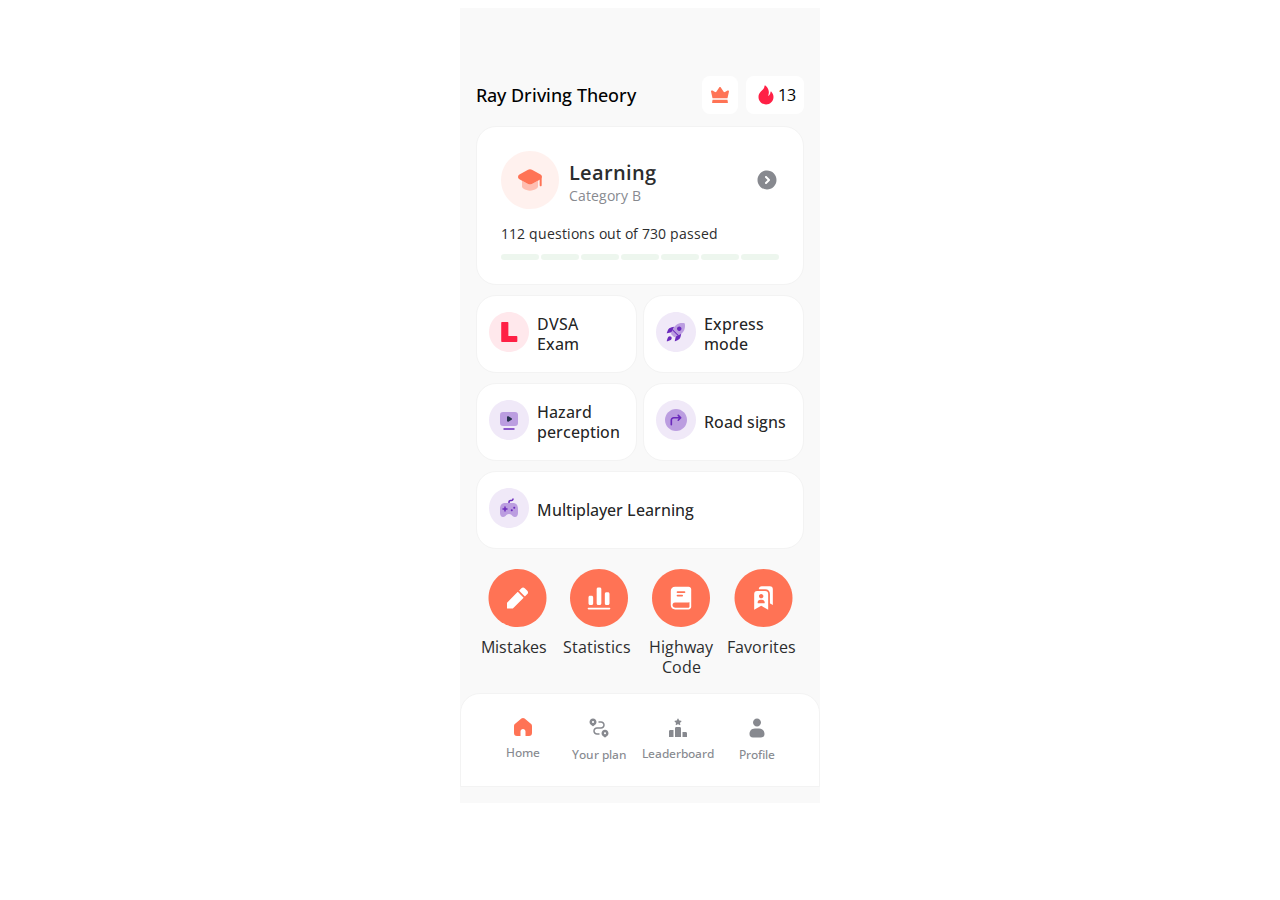
==== index.html @ 01f009ea "first commit" ====
<!DOCTYPE html>
<html>
<head>
	<meta charset="utf-8">
	<meta name="viewport" content="width=device-width, initial-scale=1">
	<title></title>
</head>
<body>

	<div class="main">
		<div class="main-wrapper">
			<div class="app-bar">
				<div class="app-bar-title">Ray Driving Theory</div>
				<div class="app-bar-icons">
					<span>
						<img src="./src/images/crown.svg">
					</span>
					<span>
						<img src="./src/images/fire.svg"> 13
					</span>
				</div>
			</div>	
			<div class="top-bar">
				<div class="top-bar-body">
					<div class="top-bar-body-icon">
						<img src="./src/images/icon-01.svg">
					</div>
					<div class="top-bar-body-text">
						Learning
						<span>Category В</span>
					</div>
					<a href="">
						<img src="./src/images/chevron-circle-right.svg">
					</a>
				</div>
				<div class="top-bar-info">112 questions out of 730 passed</div>
				<div class="top-bar-statusbar">
					<div>&nbsp;</div>
					<div>&nbsp;</div>
					<div>&nbsp;</div>
					<div>&nbsp;</div>
					<div>&nbsp;</div>
					<div>&nbsp;</div>
					<div>&nbsp;</div>
				</div>
			</div>

			<div class="wrapper-cards">
				<div class="card">
					<div class="card-icon">
						<img src="./src/images/icon-02.svg">
					</div>
					<div class="card-name">DVSA Exam</div>
				</div>
				<div class="card">
					<div class="card-icon">
						<img src="./src/images/icon-03.svg">
					</div>
					<div class="card-name">Express mode</div>
				</div>
				<div class="card">
					<div class="card-icon">
						<img src="./src/images/icon-04.svg">
					</div>
					<div class="card-name">Hazard perception</div>
				</div>
				<div class="card">
					<div class="card-icon">
						<img src="./src/images/icon-05.svg">
					</div>
					<div class="card-name">Road signs</div>
				</div>
				<div class="card">
					<div class="card-icon">
						<img src="./src/images/icon-06.svg">
					</div>
					<div class="card-name">Multiplayer Learning</div>
				</div>
			</div>

			<ul class="icons">
				<li>
					<img src="./src/images/icon-07.svg">
					<span>Mistakes</span>
				</li>
				<li>
					<img src="./src/images/icon-08.svg">
					<span>Statistics</span>
				</li>
				<li>
					<img src="./src/images/icon-09.svg">
					<span>Highway Code</span>
				</li>
				<li>
					<img src="./src/images/icon-10.svg">
					<span>Favorites</span>
				</li>			
			</ul>
		</div>
		<div class="bottom-bar">
			<ul class="nav-menu">
				<li>
					<img src="./src/images/home.svg">
					<span>Home</span>
				</li>
				<li>
					<img src="./src/images/route.svg">
					<span>Your plan</span>
				</li>
				<li>
					<img src="./src/images/ranking.svg">
					<span>Leaderboard</span>
				</li>
				<li>
					<img src="./src/images/user.svg">
					<span>Profile</span>
				</li>												
			</ul>
		</div>
	</div>

	<link rel="stylesheet" type="text/css" href="./src/css/main.css" />

</body>
</html>
---- src/css/main.css ----
@import url('https://fonts.googleapis.com/css2?family=Open+Sans:ital,wght@0,300;0,400;0,500;0,600;0,700;0,800;1,300;1,400;1,500;1,600;1,700;1,800&display=swap');

.main {
	display: flex;
	flex-direction: column;
	width: 360px;
	margin: auto;
	background: rgba(249, 249, 249, 1);
	font-family: Open Sans;
}

.main-wrapper {
	padding: 56px 16px 16px 16px;
}

.app-bar {
	display: flex;
	padding: 12px 0;
	justify-content: space-between;
	align-items: center;
	gap: 60px;
	flex-shrink: 0;
}

.app-bar-title {
	font-size: 18px;
	font-weight: 500;
	line-height: 26px;
	letter-spacing: 0em;
	text-align: left;
}

.app-bar-icons {
	display: flex;
	flex-direction:  row;
}

.app-bar-icons span {
	display: flex;
	padding: 7px 6px;
	justify-content: center;
	align-items: center;
	border-radius: 8px;
	background: rgba(255, 255, 255, 1);
	margin-right: 8px;
}

.app-bar-icons span:last-child {
	padding: 7px 8px;
	margin-right: 0;
}

.top-bar {
	border: 1px solid rgba(243, 243, 243, 1);
	background: rgba(255, 255, 255, 1);
	border-radius: 20px;
	padding: 24px;
}

.top-bar-body {
	display: flex;
    flex-direction: row;
    align-items: center;
    justify-content: space-between;
    margin-bottom: 10px;
}

.top-bar-body-text {
	font-size: 20px;
	font-weight: 600;
	line-height: 26px;
	letter-spacing: 0em;
	text-align: left;
	width: calc(100% - 102px);
	color: rgba(44, 45, 46, 1);
}

.top-bar-body-text span { 
	display: block;
	font-size: 14px;
	font-weight: 400;
	line-height: 20px;
	letter-spacing: 0em;
	text-align: left;
	color: rgba(135, 137, 143, 1);
}

.top-bar-info {
	font-size: 14px;
	font-weight: 400;
	line-height: 20px;
	letter-spacing: 0em;
	text-align: left;
	color: rgba(44, 45, 46, 1);
	margin-bottom: 10px;
}

.top-bar-statusbar {
	display: flex;
	flex-direction: row;
	justify-content: space-between;
}

.top-bar-statusbar div {
	width: calc((100% - 12px) / 7);
	display: block;
	background: rgba(82, 167, 84, .1);
	height: 6px;
	border-radius: 5px;
}

.wrapper-cards {
	display: flex;
    flex-direction: row;
    flex-wrap: wrap;
    justify-content: space-between;
}

.card {
	width: 49%;
	padding: 16px 12px 16px 12px;
	border-radius: 20px;
	display: flex;
	gap: 8px;
	border: 1px solid rgba(243, 243, 243, 1);
	background: rgba(255, 255, 255, 1);
	box-sizing: border-box;
	align-items: center;

	margin-top: 10px;

	font-size: 16px;
	font-weight: 500;
	line-height: 20px;
	letter-spacing: 0em;
	text-align: left;
	color: rgba(0, 0, 0, 0.87);
}

.card:last-child { width: 100%; }

.icons {
	display: flex;
	flex-direction: row;
	margin: 20px 0 0 0;
    padding: 0;
    list-style: none;
    justify-content: space-between;
}

.icons li {
	text-align: center;
    padding: 0 5px;
    box-sizing: content-box;
    width: 25%;
}

.icons li span {
	display: flex;
	margin-top: 5px;
	font-weight: 400;
	line-height: 20px;
	letter-spacing: 0em;
	text-align: center;
	color: rgba(44, 45, 46, 1);
}

.nav-menu {
	display: flex;
	flex-direction: row;
	margin: 0;
    padding: 0;
    list-style: none;
    justify-content: space-between;	
}

.bottom-bar {
	border: 1px solid rgba(243, 243, 243, 1);
	background: rgba(255, 255, 255, 1);
	border-radius: 20px 20px 0 0;
	padding: 24px;
	margin-bottom: 16px;
}

.nav-menu li {
	text-align: center;
    padding: 0 5px;
    box-sizing: content-box;
    width: 25%;
    color: rgba(135, 137, 143, 1);
}

.nav-menu li span {
	display: block;
	margin-top: 5px;

	font-size: 12px;
	font-weight: 500;
	line-height: 14px;
	letter-spacing: 0px;
	text-align: center;
	color: rgba(135, 137, 143, 1);
}
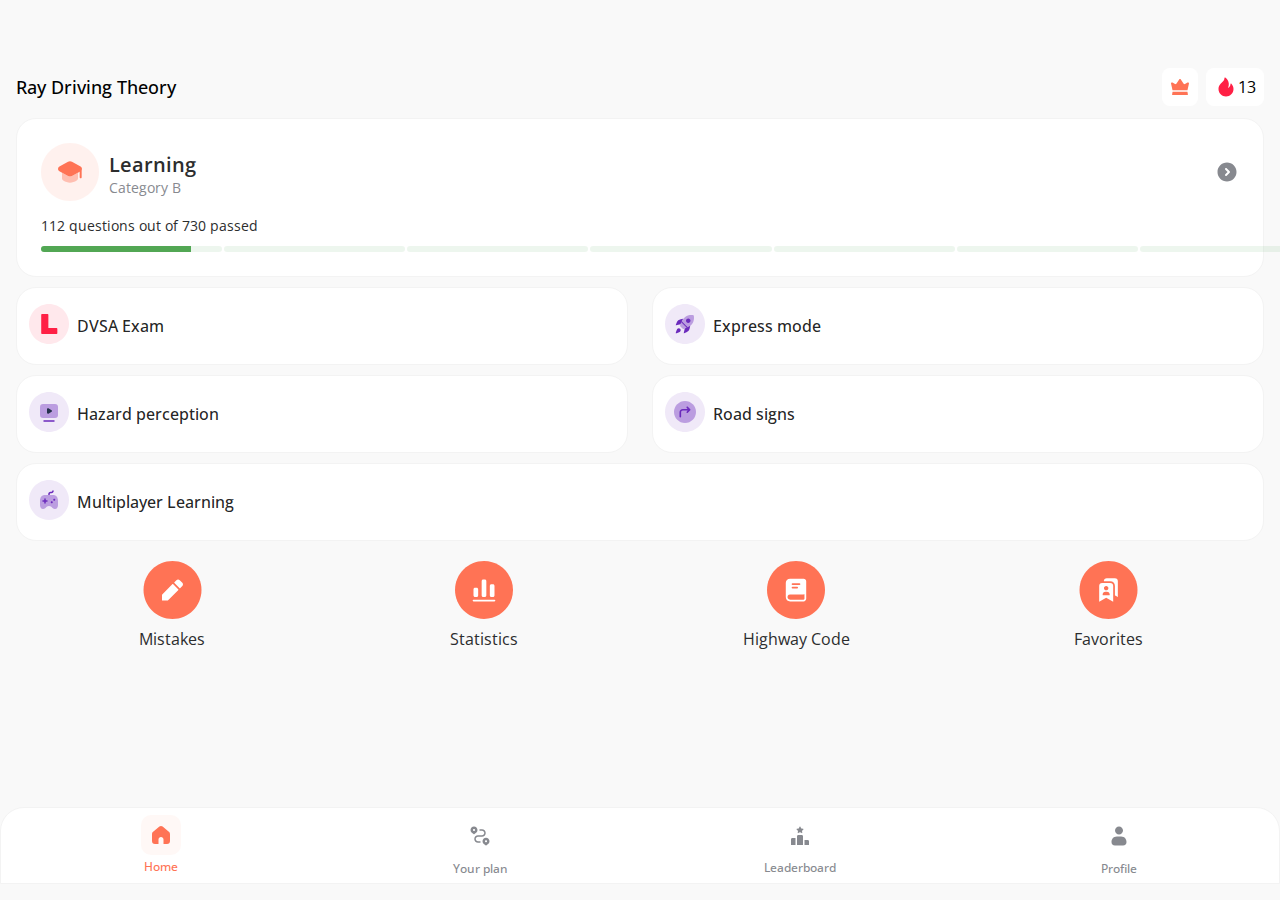
==== commit e3280c06: "main page" ====
--- a/index.html
+++ b/index.html
@@ -34,14 +34,28 @@
 					</a>
 				</div>
 				<div class="top-bar-info">112 questions out of 730 passed</div>
-				<div class="top-bar-statusbar">
-					<div>&nbsp;</div>
-					<div>&nbsp;</div>
-					<div>&nbsp;</div>
-					<div>&nbsp;</div>
-					<div>&nbsp;</div>
-					<div>&nbsp;</div>
-					<div>&nbsp;</div>
+				<div class="top-bar-bar">
+					<div class="top-bar-statusbar">
+						<div>&nbsp;</div>
+						<div>&nbsp;</div>
+						<div>&nbsp;</div>
+						<div>&nbsp;</div>
+						<div>&nbsp;</div>
+						<div>&nbsp;</div>
+						<div>&nbsp;</div>
+					</div>
+
+					<div class="fill">
+						<div class="top-bar-statusbar">
+							<div>&nbsp;</div>
+							<div>&nbsp;</div>
+							<div>&nbsp;</div>
+							<div>&nbsp;</div>
+							<div>&nbsp;</div>
+							<div>&nbsp;</div>
+							<div>&nbsp;</div>
+						</div>
+					</div>
 				</div>
 			</div>
 
@@ -99,20 +113,36 @@
 		</div>
 		<div class="bottom-bar">
 			<ul class="nav-menu">
-				<li>
-					<img src="./src/images/home.svg">
+				<li class="active">
+					<div class="icon">
+						<svg width="18" height="18" viewBox="0 0 18 18" fill="none" xmlns="http://www.w3.org/2000/svg">
+							<path fill-rule="evenodd" clip-rule="evenodd" d="M15 18H11.8C11.634 18 11.5 17.866 11.5 17.7V13.5C11.5 12.119 10.381 11 9 11C7.619 11 6.5 12.119 6.5 13.5V17.7C6.5 17.866 6.36595 18 6.19995 18H3C1 18 0 17 0 15V8.65102C0 6.65302 0.523054 6.34608 1.43005 5.58608L7.39404 0.584982C8.32304 -0.194018 9.67806 -0.194018 10.6071 0.584982L16.571 5.58608C17.477 6.34608 18.001 6.65302 18.001 8.65102V15C18 17 17 18 15 18Z" fill="#FF7355"/>
+						</svg>
+					</div>
 					<span>Home</span>
 				</li>
 				<li>
-					<img src="./src/images/route.svg">
+					<div class="icon">
+						<svg width="20" height="20" viewBox="0 0 20 20" fill="none" xmlns="http://www.w3.org/2000/svg">
+							<path d="M10 16.75H8C5.932 16.75 4.25 15.068 4.25 13C4.25 10.932 5.932 9.25 8 9.25H12C13.241 9.25 14.25 8.241 14.25 7C14.25 5.759 13.241 4.75 12 4.75H10C9.586 4.75 9.25 4.414 9.25 4C9.25 3.586 9.586 3.25 10 3.25H12C14.068 3.25 15.75 4.932 15.75 7C15.75 9.068 14.068 10.75 12 10.75H8C6.759 10.75 5.75 11.759 5.75 13C5.75 14.241 6.759 15.25 8 15.25H10C10.414 15.25 10.75 15.586 10.75 16C10.75 16.414 10.414 16.75 10 16.75ZM7.5 4C7.5 6.037 5.67998 7.23891 4.47498 8.03491L4.27698 8.16602C4.19298 8.22202 4.096 8.25 4 8.25C3.904 8.25 3.80702 8.22202 3.72302 8.16602L3.52502 8.03491C2.32002 7.23891 0.5 6.037 0.5 4C0.5 2.07 2.07 0.5 4 0.5C5.93 0.5 7.5 2.07 7.5 4ZM5.02002 4C5.02002 3.448 4.57202 3 4.02002 3H4.01001C3.45801 3 3.01501 3.448 3.01501 4C3.01501 4.552 3.46802 5 4.02002 5C4.57202 5 5.02002 4.552 5.02002 4ZM19.5 15.25C19.5 17.287 17.68 18.4889 16.475 19.2849L16.277 19.416C16.193 19.472 16.096 19.5 16 19.5C15.904 19.5 15.807 19.472 15.723 19.416L15.525 19.2849C14.32 18.4889 12.5 17.287 12.5 15.25C12.5 13.32 14.07 11.75 16 11.75C17.93 11.75 19.5 13.32 19.5 15.25ZM17.02 15.25C17.02 14.698 16.572 14.25 16.02 14.25H16.01C15.458 14.25 15.015 14.698 15.015 15.25C15.015 15.802 15.468 16.25 16.02 16.25C16.572 16.25 17.02 15.802 17.02 15.25Z" fill="#87898F"/>
+						</svg>
+					</div>	
 					<span>Your plan</span>
 				</li>
 				<li>
-					<img src="./src/images/ranking.svg">
+					<div class="icon">
+						<svg width="18" height="19" viewBox="0 0 18 19" fill="none" xmlns="http://www.w3.org/2000/svg">
+							<path d="M18 15.5001V19.0001H13.5V14.0001H16.5C17.5 14.0001 18 14.5001 18 15.5001ZM1.5 12.0001C0.5 12.0001 0 12.5001 0 13.5001V19.0001H4.5V12.0001H1.5ZM12 10.5001C12 9.50005 11.5 9.00005 10.5 9.00005H7.5C6.5 9.00005 6 9.50005 6 10.5001V19.0001H12V10.5001ZM8.62601 0.760062L7.871 2.28301C7.814 2.39801 7.704 2.47702 7.578 2.49602L5.83501 2.7481C5.51501 2.7941 5.388 3.18606 5.619 3.41106L6.879 4.63409C6.971 4.72309 7.013 4.85206 6.991 4.97906L6.703 6.65105C6.644 6.99105 7.002 7.25002 7.308 7.09002L8.819 6.299C8.932 6.24 9.068 6.24 9.181 6.299L10.693 7.09099C10.999 7.25099 11.356 6.99203 11.297 6.65203L11.009 4.97808C10.987 4.85208 11.029 4.72311 11.121 4.63311L12.381 3.41009C12.613 3.18509 12.485 2.793 12.165 2.747L10.422 2.49505C10.295 2.47705 10.185 2.39703 10.129 2.28203L9.37399 0.759085C9.22099 0.451085 8.77901 0.451062 8.62601 0.760062Z" fill="#87898F"/>
+						</svg>			
+					</div>			
 					<span>Leaderboard</span>
 				</li>
 				<li>
-					<img src="./src/images/user.svg">
+					<div class="icon">
+						<svg width="16" height="20" viewBox="0 0 16 20" fill="none" xmlns="http://www.w3.org/2000/svg">
+							<path d="M4.00903 4.5C4.00903 2.294 5.80303 0.5 8.00903 0.5C10.215 0.5 12.009 2.294 12.009 4.5C12.009 6.706 10.215 8.5 8.00903 8.5C5.80303 8.5 4.00903 6.706 4.00903 4.5ZM10 10.5H6C1.94 10.5 0.5 13.473 0.5 16.019C0.5 18.296 1.71105 19.5 4.00305 19.5H11.9969C14.2889 19.5 15.5 18.296 15.5 16.019C15.5 13.473 14.06 10.5 10 10.5Z" fill="#87898F"/>
+						</svg>
+					</div>
 					<span>Profile</span>
 				</li>												
 			</ul>
--- a/src/css/main.css
+++ b/src/css/main.css
@@ -1,12 +1,20 @@
 @import url('https://fonts.googleapis.com/css2?family=Open+Sans:ital,wght@0,300;0,400;0,500;0,600;0,700;0,800;1,300;1,400;1,500;1,600;1,700;1,800&display=swap');
 
+body {
+	padding: 0;
+	margin: 0;
+}
+
 .main {
 	display: flex;
 	flex-direction: column;
-	width: 360px;
+	min-width: 360px;
+	max-width: 100%;
+	height: 100vh;
 	margin: auto;
 	background: rgba(249, 249, 249, 1);
-	font-family: Open Sans;
+	font-family: 'Open Sans';
+	justify-content: space-between;
 }
 
 .main-wrapper {
@@ -95,10 +103,15 @@
 	margin-bottom: 10px;
 }
 
+.top-bar-bar {
+	position: relative;
+}
+
 .top-bar-statusbar {
 	display: flex;
 	flex-direction: row;
 	justify-content: space-between;
+	width: 100vw;
 }
 
 .top-bar-statusbar div {
@@ -109,6 +122,18 @@
 	border-radius: 5px;
 }
 
+.fill {
+	overflow: hidden;
+	width: 150px;
+	position: absolute;
+	top: 0;
+	left: 0;
+}
+
+.fill .top-bar-statusbar div {
+	background: rgba(82, 167, 84, 1);
+}
+
 .wrapper-cards {
 	display: flex;
     flex-direction: row;
@@ -163,6 +188,7 @@
 	letter-spacing: 0em;
 	text-align: center;
 	color: rgba(44, 45, 46, 1);
+	justify-content: center;
 }
 
 .nav-menu {
@@ -177,8 +203,8 @@
 .bottom-bar {
 	border: 1px solid rgba(243, 243, 243, 1);
 	background: rgba(255, 255, 255, 1);
-	border-radius: 20px 20px 0 0;
-	padding: 24px;
+	border-radius: 24px 24px 0 0;
+	padding: 7px 0;
 	margin-bottom: 16px;
 }
 
@@ -192,7 +218,6 @@
 
 .nav-menu li span {
 	display: block;
-	margin-top: 5px;
 
 	font-size: 12px;
 	font-weight: 500;
@@ -200,4 +225,29 @@
 	letter-spacing: 0px;
 	text-align: center;
 	color: rgba(135, 137, 143, 1);
-}+}
+
+.nav-menu li path {
+	fill: #87898F;
+}
+
+.nav-menu li.active path {
+	fill: #FF7355;
+}
+
+.nav-menu li div {
+	padding: 11px;
+	display: flex;
+	width: max-content;
+	margin: 0 auto 5px;
+}
+
+.nav-menu li.active div {
+	background: rgba(255, 227, 221, .25);
+	border-radius: 10px;
+	color: rgba(255, 115, 85, 1);
+}
+
+.nav-menu li.active span {
+	color: rgba(255, 115, 85, 1);
+}
